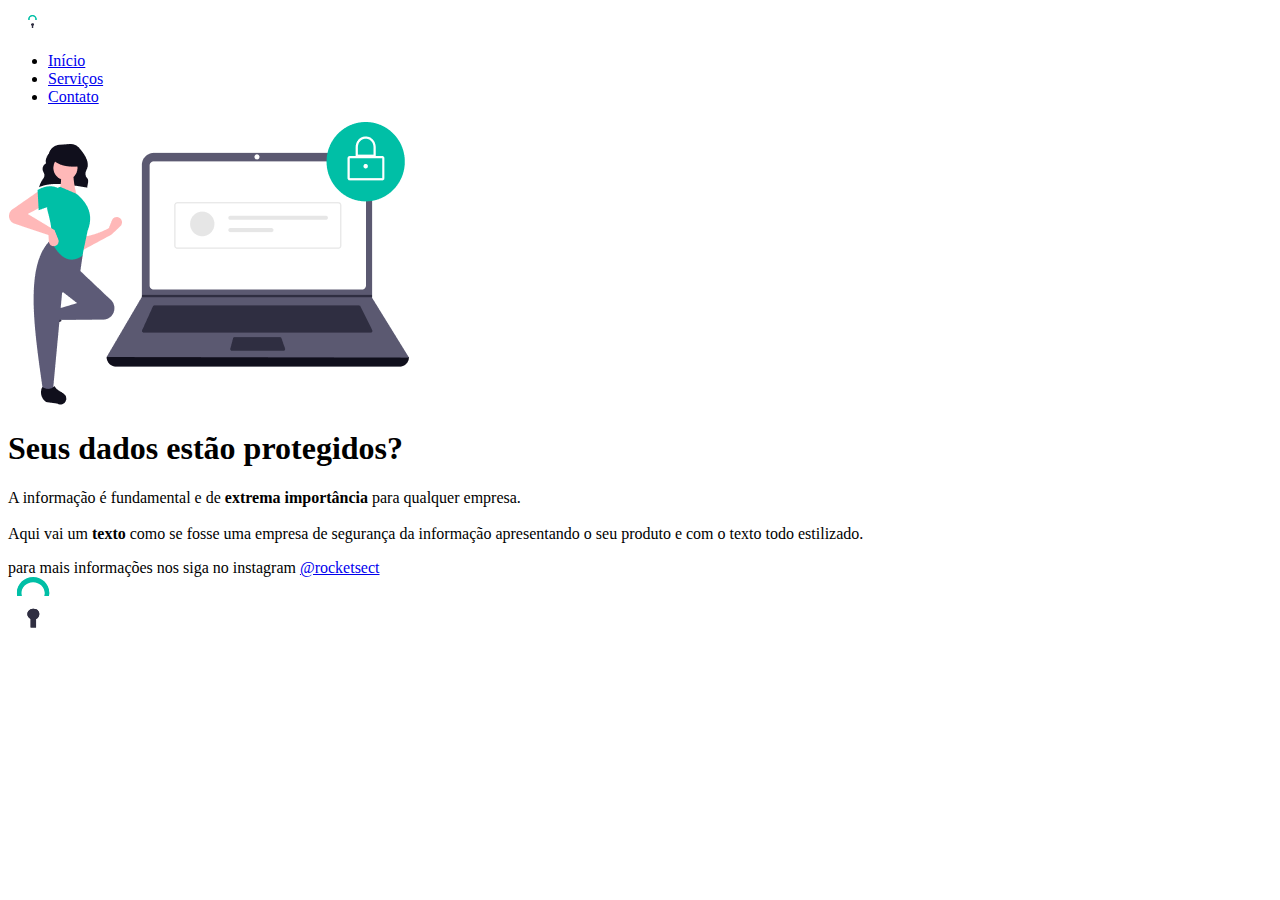
==== layout-html-css-02/index.html @ e47674cc "feat structuring the layout with html" ====
<!DOCTYPE html>
<html lang="pt-br">
  <head>
    <meta charset="UTF-8" />
    <meta name="viewport" content="width=device-width, initial-scale=1.0" />
    <link rel="stylesheet" href="./style.css" />
    <link rel="shortcut icon" href="./images/padlock.svg" type="image/x-icon" />
    <title>Rocket.sect</title>
  </head>
  <body>
    <nav>
      <img src="./images/logo.svg" alt="Logo da Rocket.sect." />
      <ul>
        <li><a href="#">Início</a></li>
        <li><a href="#">Serviços</a></li>
        <li><a href="#">Contato</a></li>
      </ul>
    </nav>
    <main>
      <img
        src="./images/img1.png"
        alt="Imagem de uma mulher do lado de um notebook seguro."
      />
      <section>
        <h1>Seus dados estão <span>protegidos</span>?</h1>
        <p>
          A informação é fundamental e de
          <strong>extrema importância</strong> para qualquer empresa.
          <br />
          <br />
          Aqui vai um <strong>texto</strong> como se fosse uma empresa de
          segurança da informação apresentando o seu produto e com o texto todo
          estilizado.
        </p>
      </section>
    </main>
    <footer>
      para mais informações nos siga no instagram
      <a href="https://instagram.com" target="_blank">@rocketsect</a>
    </footer>
    <img src="./images/padlock.svg" alt="Imagem de cadeado de segurança." />
  </body>
</html>
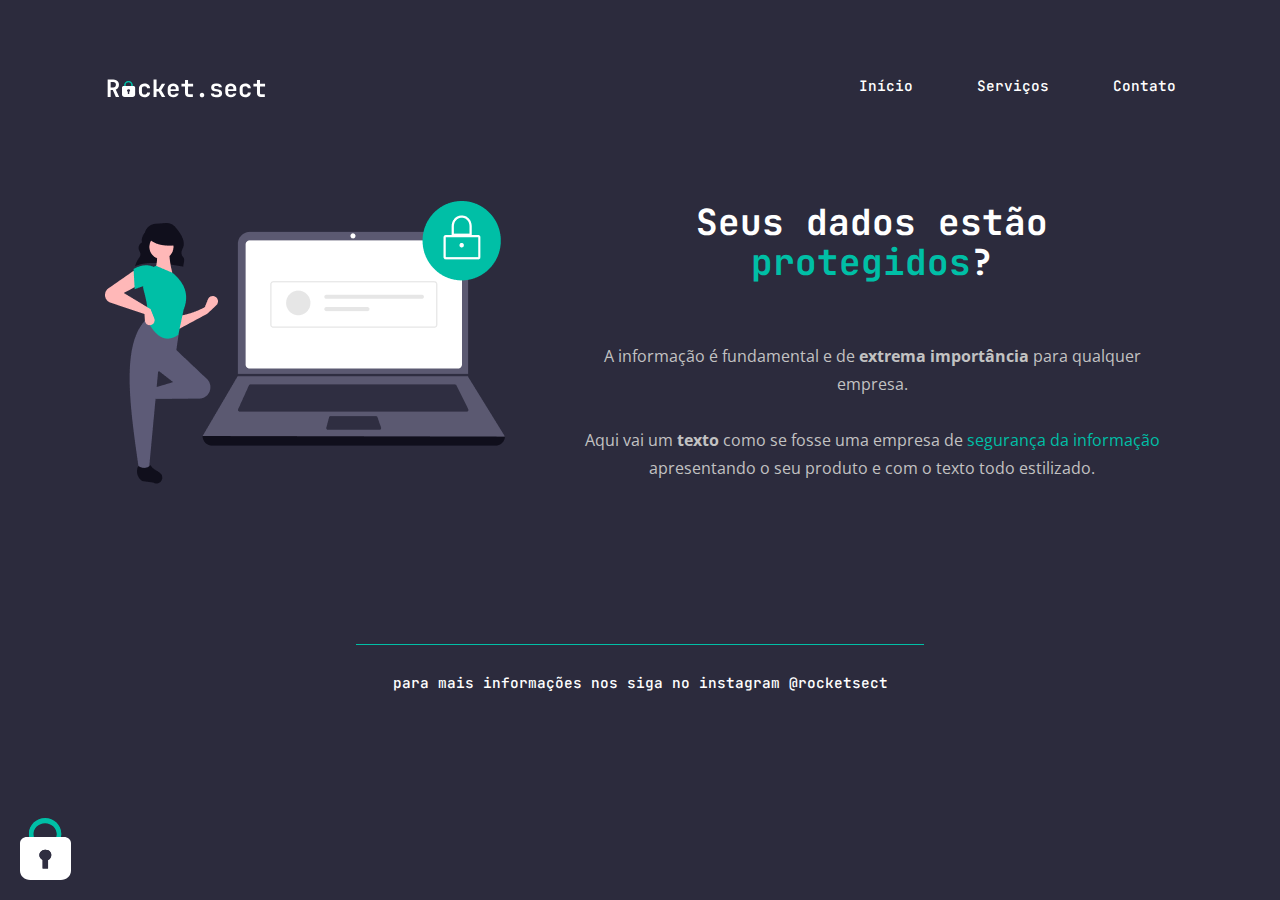
==== commit 2d9eb5e7: "feat styling layout" ====
--- a/layout-html-css-02/index.html
+++ b/layout-html-css-02/index.html
@@ -1,43 +1,56 @@
 <!DOCTYPE html>
 <html lang="pt-br">
   <head>
+    <link rel="preconnect" href="https://fonts.googleapis.com" />
+    <link rel="preconnect" href="https://fonts.gstatic.com" crossorigin />
     <meta charset="UTF-8" />
     <meta name="viewport" content="width=device-width, initial-scale=1.0" />
     <link rel="stylesheet" href="./style.css" />
     <link rel="shortcut icon" href="./images/padlock.svg" type="image/x-icon" />
     <title>Rocket.sect</title>
+    <link
+      href="https://fonts.googleapis.com/css2?family=JetBrains+Mono:wght@500;700&family=Open+Sans:wght@400;700&display=swap"
+      rel="stylesheet"
+    />
   </head>
   <body>
-    <nav>
-      <img src="./images/logo.svg" alt="Logo da Rocket.sect." />
-      <ul>
-        <li><a href="#">Início</a></li>
-        <li><a href="#">Serviços</a></li>
-        <li><a href="#">Contato</a></li>
-      </ul>
-    </nav>
-    <main>
-      <img
-        src="./images/img1.png"
-        alt="Imagem de uma mulher do lado de um notebook seguro."
-      />
-      <section>
-        <h1>Seus dados estão <span>protegidos</span>?</h1>
-        <p>
-          A informação é fundamental e de
-          <strong>extrema importância</strong> para qualquer empresa.
-          <br />
-          <br />
-          Aqui vai um <strong>texto</strong> como se fosse uma empresa de
-          segurança da informação apresentando o seu produto e com o texto todo
-          estilizado.
-        </p>
-      </section>
-    </main>
-    <footer>
-      para mais informações nos siga no instagram
-      <a href="https://instagram.com" target="_blank">@rocketsect</a>
-    </footer>
-    <img src="./images/padlock.svg" alt="Imagem de cadeado de segurança." />
+    <div id="page">
+      <nav>
+        <img src="./images/logo.svg" alt="Logo da Rocket.sect." />
+        <ul>
+          <li><a href="#">Início</a></li>
+          <li><a href="#">Serviços</a></li>
+          <li><a href="#">Contato</a></li>
+        </ul>
+      </nav>
+      <main>
+        <img
+          src="./images/img1.png"
+          alt="Imagem de uma mulher do lado de um notebook seguro."
+        />
+        <section>
+          <h1>Seus dados estão <span>protegidos</span>?</h1>
+          <p>
+            A informação é fundamental e de
+            <strong>extrema importância</strong> para qualquer empresa.
+            <br />
+            <br />
+            Aqui vai um <strong>texto</strong> como se fosse uma empresa de
+            <span>segurança da informação</span> apresentando o seu produto e
+            com o texto todo estilizado.
+          </p>
+        </section>
+      </main>
+      <div id="line"></div>
+      <footer>
+        para mais informações nos siga no instagram
+        <a href="https://instagram.com" target="_blank">@rocketsect</a>
+      </footer>
+    </div>
+    <img
+      id="lock"
+      src="./images/padlock.svg"
+      alt="Imagem de cadeado de segurança."
+    />
   </body>
 </html>
--- a/layout-html-css-02/style.css
+++ b/layout-html-css-02/style.css
@@ -0,0 +1,107 @@
+* {
+  margin: 0;
+  padding: 0;
+  box-sizing: border-box;
+}
+
+body {
+  background: #2c2b3d;
+  font-family: "JetBrains Mono", monospace;
+}
+
+#page {
+  width: 67rem;
+  margin: 4.5rem auto 0;
+}
+
+nav {
+  display: flex;
+  justify-content: space-between;
+  align-items: center;
+
+  font-weight: 500;
+  font-size: 0.9rem;
+  line-height: 1.75rem;
+
+  margin-bottom: 6.3rem;
+}
+
+ul {
+  list-style: none;
+  display: flex;
+  align-items: center;
+  gap: 4rem;
+}
+
+ul a {
+  color: #fff;
+  text-decoration: none;
+}
+
+ul a:hover {
+  opacity: 0.7;
+}
+
+main {
+  margin: 0 0 10rem;
+  display: flex;
+  align-items: center;
+  justify-content: space-between;
+}
+
+section {
+  width: 38rem;
+  text-align: center;
+}
+
+h1 {
+  color: #fff;
+
+  margin-bottom: 3.75rem;
+
+  font-size: 2.25rem;
+  font-weight: 700;
+  line-height: 2.5rem;
+}
+
+span {
+  color: #00bfa6;
+}
+
+p {
+  color: #c2c2c2;
+
+  font-family: "Open sans", sans-serif;
+  line-height: 1.75rem;
+}
+
+#line {
+  width: 35.5rem;
+  height: 0.1rem;
+
+  background: #00bfa6;
+
+  margin: 0 auto;
+}
+
+footer {
+  margin: 1.75rem auto;
+
+  font-size: 0.9rem;
+  font-weight: 500;
+  text-align: center;
+
+  color: #fff;
+}
+
+footer a {
+  color: #fff;
+
+  text-decoration: none;
+}
+
+#lock {
+  position: fixed;
+  left: 1.25rem;
+  bottom: 1.25rem;
+}
